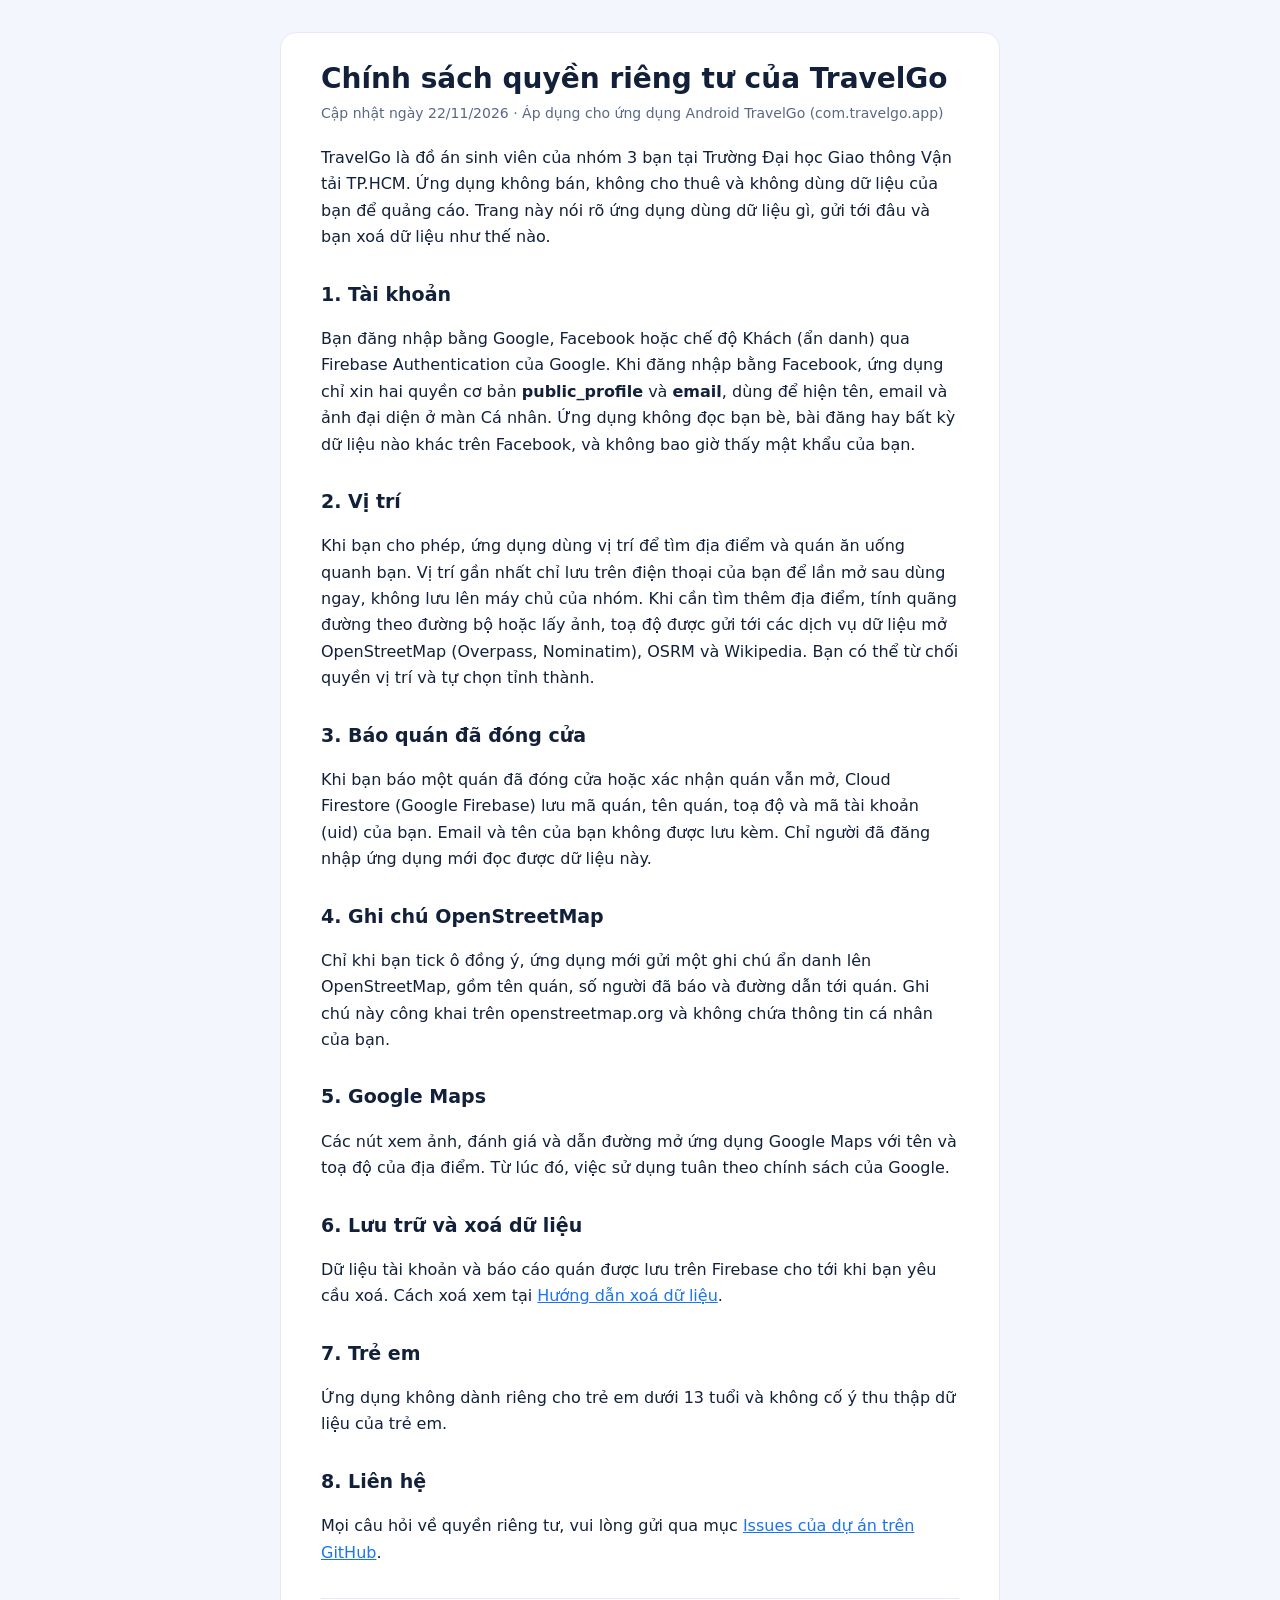
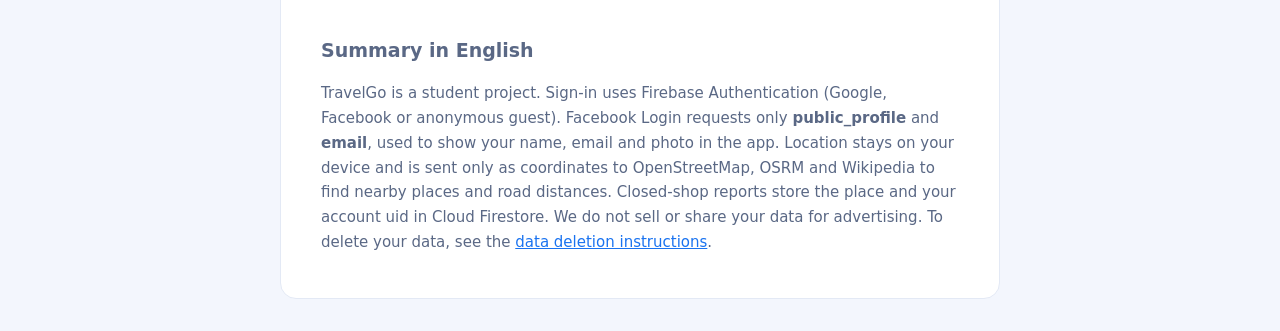
==== docs/privacy.html @ 1f7f9346 "docs: trang chính sách quyền riêng tư và hướng dẫn xoá dữ liệu Dùng cho Facebook Login (App settings" ====
<!doctype html>
<html lang="vi"><head><meta charset="utf-8"><meta name="viewport" content="width=device-width,initial-scale=1">
<title>Chính sách quyền riêng tư · TravelGo</title><link rel="stylesheet" href="style.css"></head>
<body><main>
<h1>Chính sách quyền riêng tư của TravelGo</h1>
<p class="meta">Cập nhật ngày 22/11/2026 · Áp dụng cho ứng dụng Android TravelGo (com.travelgo.app)</p>

<p>TravelGo là đồ án sinh viên của nhóm 3 bạn tại Trường Đại học Giao thông Vận tải TP.HCM. Ứng dụng không bán, không cho thuê và không dùng dữ liệu của bạn để quảng cáo. Trang này nói rõ ứng dụng dùng dữ liệu gì, gửi tới đâu và bạn xoá dữ liệu như thế nào.</p>

<h2>1. Tài khoản</h2>
<p>Bạn đăng nhập bằng Google, Facebook hoặc chế độ Khách (ẩn danh) qua Firebase Authentication của Google. Khi đăng nhập bằng Facebook, ứng dụng chỉ xin hai quyền cơ bản <b>public_profile</b> và <b>email</b>, dùng để hiện tên, email và ảnh đại diện ở màn Cá nhân. Ứng dụng không đọc bạn bè, bài đăng hay bất kỳ dữ liệu nào khác trên Facebook, và không bao giờ thấy mật khẩu của bạn.</p>

<h2>2. Vị trí</h2>
<p>Khi bạn cho phép, ứng dụng dùng vị trí để tìm địa điểm và quán ăn uống quanh bạn. Vị trí gần nhất chỉ lưu trên điện thoại của bạn để lần mở sau dùng ngay, không lưu lên máy chủ của nhóm. Khi cần tìm thêm địa điểm, tính quãng đường theo đường bộ hoặc lấy ảnh, toạ độ được gửi tới các dịch vụ dữ liệu mở OpenStreetMap (Overpass, Nominatim), OSRM và Wikipedia. Bạn có thể từ chối quyền vị trí và tự chọn tỉnh thành.</p>

<h2>3. Báo quán đã đóng cửa</h2>
<p>Khi bạn báo một quán đã đóng cửa hoặc xác nhận quán vẫn mở, Cloud Firestore (Google Firebase) lưu mã quán, tên quán, toạ độ và mã tài khoản (uid) của bạn. Email và tên của bạn không được lưu kèm. Chỉ người đã đăng nhập ứng dụng mới đọc được dữ liệu này.</p>

<h2>4. Ghi chú OpenStreetMap</h2>
<p>Chỉ khi bạn tick ô đồng ý, ứng dụng mới gửi một ghi chú ẩn danh lên OpenStreetMap, gồm tên quán, số người đã báo và đường dẫn tới quán. Ghi chú này công khai trên openstreetmap.org và không chứa thông tin cá nhân của bạn.</p>

<h2>5. Google Maps</h2>
<p>Các nút xem ảnh, đánh giá và dẫn đường mở ứng dụng Google Maps với tên và toạ độ của địa điểm. Từ lúc đó, việc sử dụng tuân theo chính sách của Google.</p>

<h2>6. Lưu trữ và xoá dữ liệu</h2>
<p>Dữ liệu tài khoản và báo cáo quán được lưu trên Firebase cho tới khi bạn yêu cầu xoá. Cách xoá xem tại <a href="delete-data.html">Hướng dẫn xoá dữ liệu</a>.</p>

<h2>7. Trẻ em</h2>
<p>Ứng dụng không dành riêng cho trẻ em dưới 13 tuổi và không cố ý thu thập dữ liệu của trẻ em.</p>

<h2>8. Liên hệ</h2>
<p>Mọi câu hỏi về quyền riêng tư, vui lòng gửi qua mục <a href="https://github.com/NTBinh1206/TravelGo-/issues">Issues của dự án trên GitHub</a>.</p>

<div class="en" lang="en">
<h2>Summary in English</h2>
<p>TravelGo is a student project. Sign-in uses Firebase Authentication (Google, Facebook or anonymous guest). Facebook Login requests only <b>public_profile</b> and <b>email</b>, used to show your name, email and photo in the app. Location stays on your device and is sent only as coordinates to OpenStreetMap, OSRM and Wikipedia to find nearby places and road distances. Closed-shop reports store the place and your account uid in Cloud Firestore. We do not sell or share your data for advertising. To delete your data, see the <a href="delete-data.html">data deletion instructions</a>.</p>
</div>
</main></body></html>
---- docs/style.css ----
:root{--bg:#F3F6FD;--card:#fff;--ink:#12203A;--muted:#5A6885;--blue:#1A73F0;--line:#E3E9F5}
@media (prefers-color-scheme:dark){:root{--bg:#0E1626;--card:#152038;--ink:#E8EEFA;--muted:#A3B0C8;--blue:#7AA8FF;--line:#24324F}}
*{box-sizing:border-box}
body{margin:0;background:var(--bg);color:var(--ink);font:16px/1.65 "Segoe UI",Roboto,system-ui,sans-serif;padding:32px max(16px,env(safe-area-inset-left))}
main{max-width:720px;margin:0 auto;background:var(--card);border:1px solid var(--line);border-radius:16px;padding:28px clamp(18px,4vw,40px)}
h1{font-size:28px;line-height:1.25;margin:0 0 6px}
h2{font-size:19px;margin:28px 0 6px}
p,li{color:var(--ink)}
.meta{color:var(--muted);font-size:14px;margin:0 0 20px}
a{color:var(--blue)}
ol,ul{padding-left:22px}
.en{border-top:1px solid var(--line);margin-top:32px;padding-top:8px;color:var(--muted)}
.en p,.en li{color:var(--muted);font-size:15px}
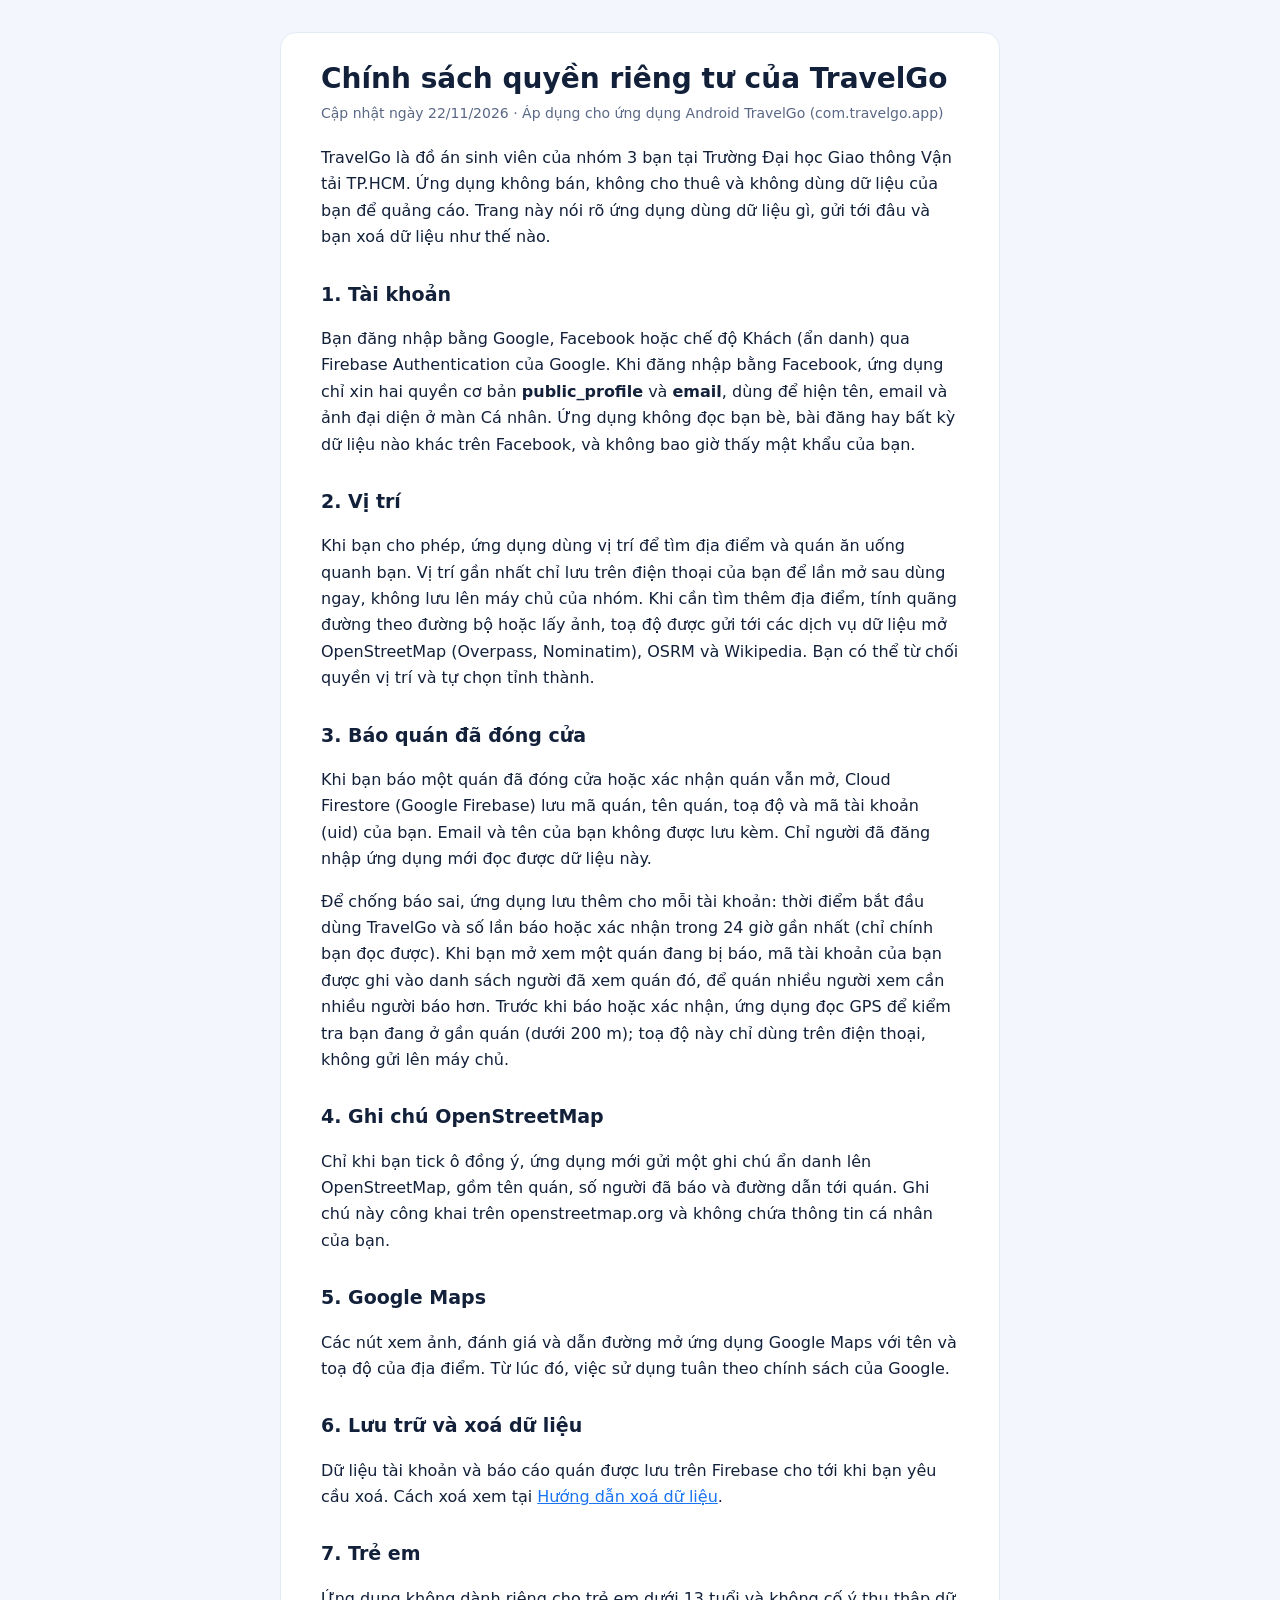
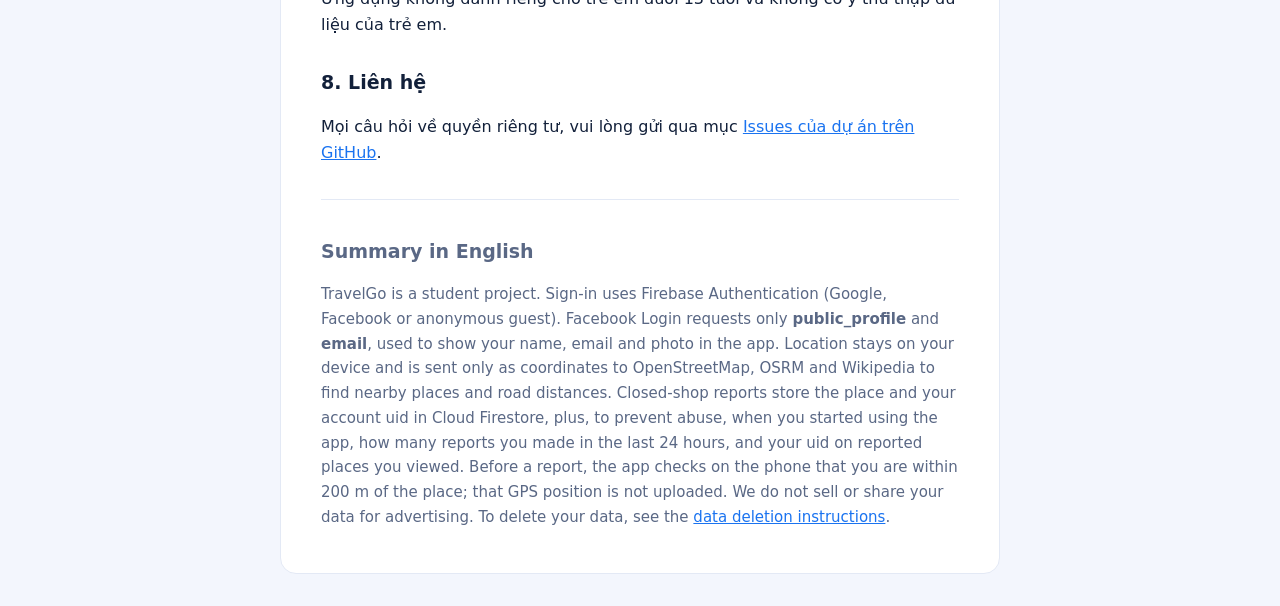
==== commit 489cec1a: "Chống dùng nhiều tài khoản để báo sai quán đóng cửa - Phải đứng cách quán dưới 200 m (GPS đọc lúc bấ" ====
--- a/docs/privacy.html
+++ b/docs/privacy.html
@@ -15,6 +15,7 @@
 
 <h2>3. Báo quán đã đóng cửa</h2>
 <p>Khi bạn báo một quán đã đóng cửa hoặc xác nhận quán vẫn mở, Cloud Firestore (Google Firebase) lưu mã quán, tên quán, toạ độ và mã tài khoản (uid) của bạn. Email và tên của bạn không được lưu kèm. Chỉ người đã đăng nhập ứng dụng mới đọc được dữ liệu này.</p>
+<p>Để chống báo sai, ứng dụng lưu thêm cho mỗi tài khoản: thời điểm bắt đầu dùng TravelGo và số lần báo hoặc xác nhận trong 24 giờ gần nhất (chỉ chính bạn đọc được). Khi bạn mở xem một quán đang bị báo, mã tài khoản của bạn được ghi vào danh sách người đã xem quán đó, để quán nhiều người xem cần nhiều người báo hơn. Trước khi báo hoặc xác nhận, ứng dụng đọc GPS để kiểm tra bạn đang ở gần quán (dưới 200 m); toạ độ này chỉ dùng trên điện thoại, không gửi lên máy chủ.</p>
 
 <h2>4. Ghi chú OpenStreetMap</h2>
 <p>Chỉ khi bạn tick ô đồng ý, ứng dụng mới gửi một ghi chú ẩn danh lên OpenStreetMap, gồm tên quán, số người đã báo và đường dẫn tới quán. Ghi chú này công khai trên openstreetmap.org và không chứa thông tin cá nhân của bạn.</p>
@@ -33,6 +34,6 @@
 
 <div class="en" lang="en">
 <h2>Summary in English</h2>
-<p>TravelGo is a student project. Sign-in uses Firebase Authentication (Google, Facebook or anonymous guest). Facebook Login requests only <b>public_profile</b> and <b>email</b>, used to show your name, email and photo in the app. Location stays on your device and is sent only as coordinates to OpenStreetMap, OSRM and Wikipedia to find nearby places and road distances. Closed-shop reports store the place and your account uid in Cloud Firestore. We do not sell or share your data for advertising. To delete your data, see the <a href="delete-data.html">data deletion instructions</a>.</p>
+<p>TravelGo is a student project. Sign-in uses Firebase Authentication (Google, Facebook or anonymous guest). Facebook Login requests only <b>public_profile</b> and <b>email</b>, used to show your name, email and photo in the app. Location stays on your device and is sent only as coordinates to OpenStreetMap, OSRM and Wikipedia to find nearby places and road distances. Closed-shop reports store the place and your account uid in Cloud Firestore, plus, to prevent abuse, when you started using the app, how many reports you made in the last 24 hours, and your uid on reported places you viewed. Before a report, the app checks on the phone that you are within 200 m of the place; that GPS position is not uploaded. We do not sell or share your data for advertising. To delete your data, see the <a href="delete-data.html">data deletion instructions</a>.</p>
 </div>
 </main></body></html>
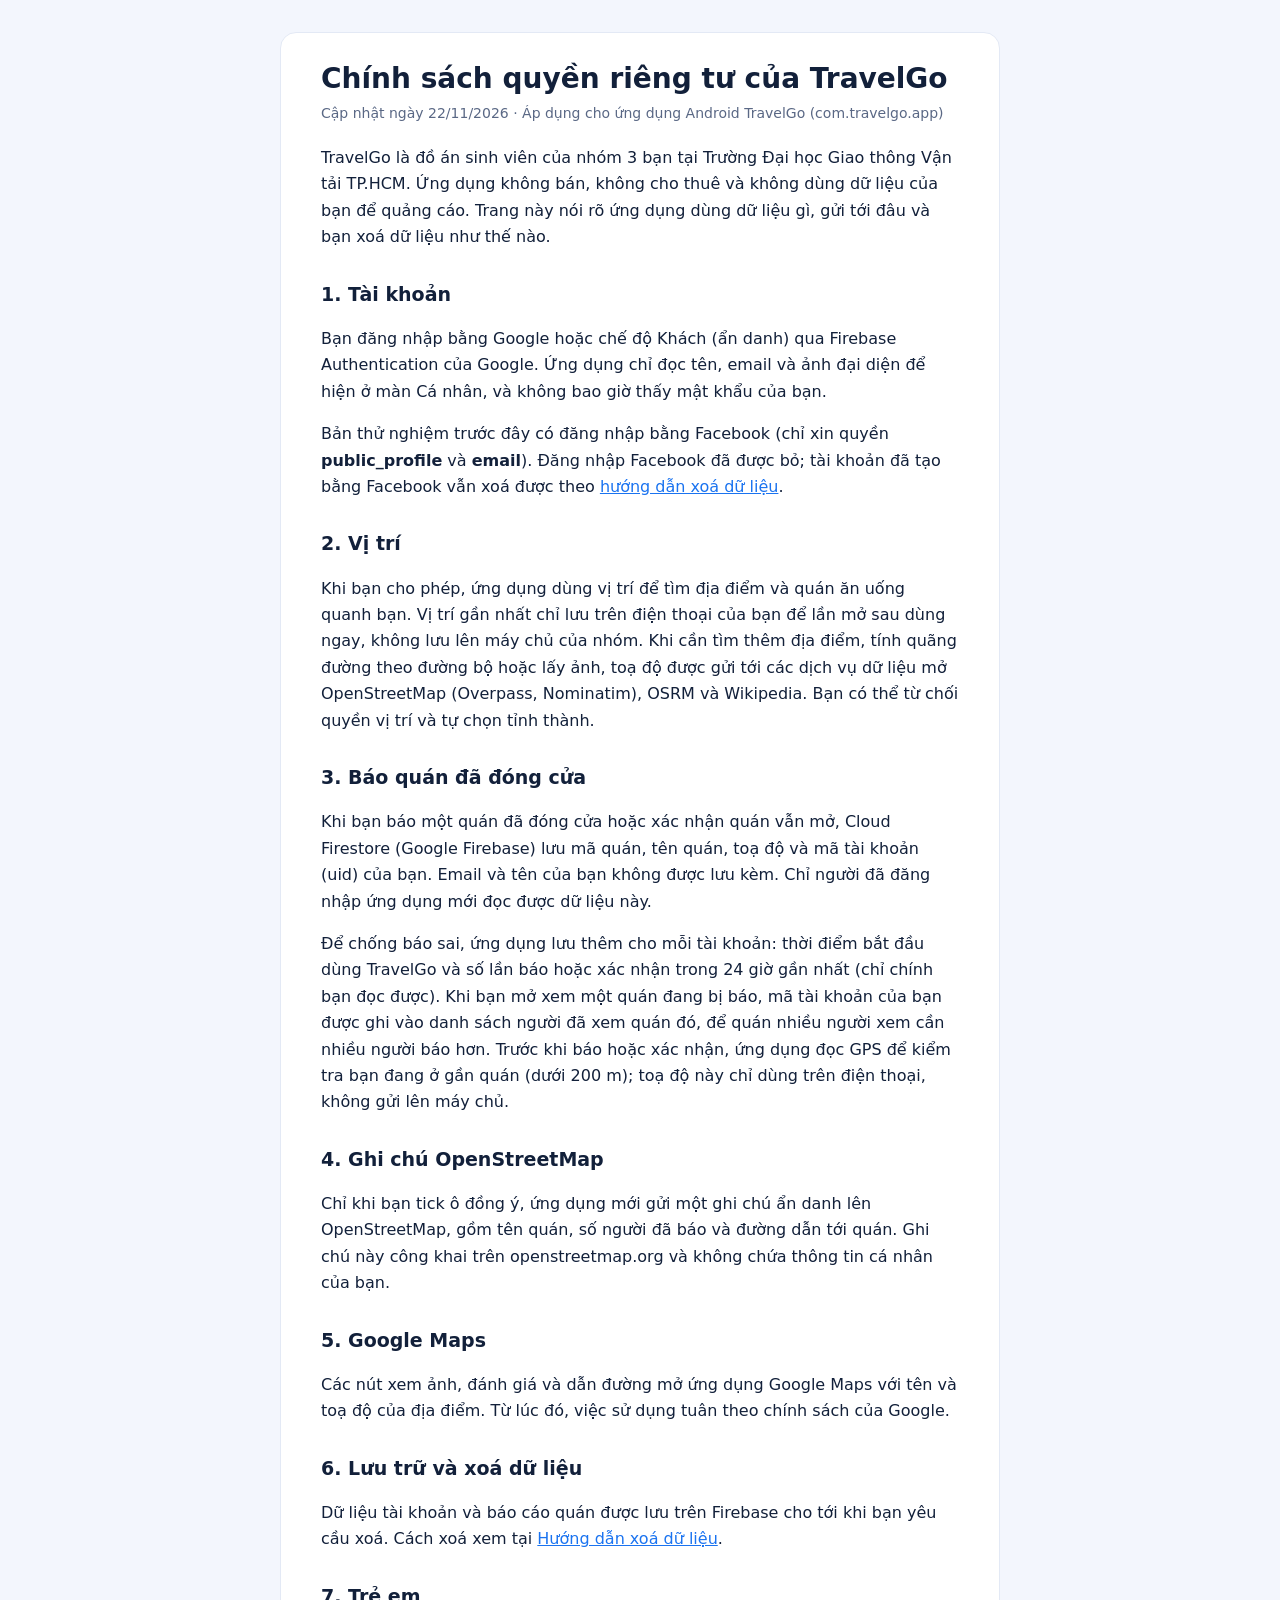
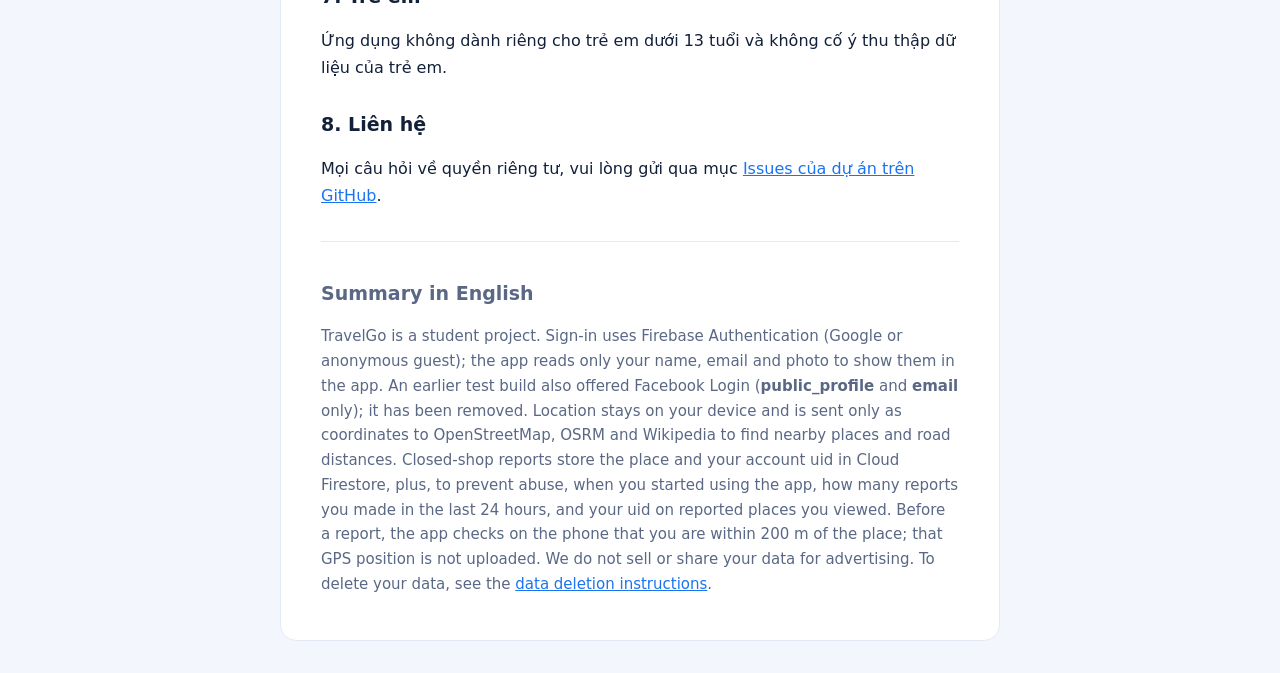
==== commit 917974c6: "Bỏ đăng nhập Facebook, chỉ giữ Google và Khách Meta yêu cầu xác minh doanh nghiệp mới cho mọi người " ====
--- a/docs/privacy.html
+++ b/docs/privacy.html
@@ -8,7 +8,8 @@
 <p>TravelGo là đồ án sinh viên của nhóm 3 bạn tại Trường Đại học Giao thông Vận tải TP.HCM. Ứng dụng không bán, không cho thuê và không dùng dữ liệu của bạn để quảng cáo. Trang này nói rõ ứng dụng dùng dữ liệu gì, gửi tới đâu và bạn xoá dữ liệu như thế nào.</p>
 
 <h2>1. Tài khoản</h2>
-<p>Bạn đăng nhập bằng Google, Facebook hoặc chế độ Khách (ẩn danh) qua Firebase Authentication của Google. Khi đăng nhập bằng Facebook, ứng dụng chỉ xin hai quyền cơ bản <b>public_profile</b> và <b>email</b>, dùng để hiện tên, email và ảnh đại diện ở màn Cá nhân. Ứng dụng không đọc bạn bè, bài đăng hay bất kỳ dữ liệu nào khác trên Facebook, và không bao giờ thấy mật khẩu của bạn.</p>
+<p>Bạn đăng nhập bằng Google hoặc chế độ Khách (ẩn danh) qua Firebase Authentication của Google. Ứng dụng chỉ đọc tên, email và ảnh đại diện để hiện ở màn Cá nhân, và không bao giờ thấy mật khẩu của bạn.</p>
+<p>Bản thử nghiệm trước đây có đăng nhập bằng Facebook (chỉ xin quyền <b>public_profile</b> và <b>email</b>). Đăng nhập Facebook đã được bỏ; tài khoản đã tạo bằng Facebook vẫn xoá được theo <a href="delete-data.html">hướng dẫn xoá dữ liệu</a>.</p>
 
 <h2>2. Vị trí</h2>
 <p>Khi bạn cho phép, ứng dụng dùng vị trí để tìm địa điểm và quán ăn uống quanh bạn. Vị trí gần nhất chỉ lưu trên điện thoại của bạn để lần mở sau dùng ngay, không lưu lên máy chủ của nhóm. Khi cần tìm thêm địa điểm, tính quãng đường theo đường bộ hoặc lấy ảnh, toạ độ được gửi tới các dịch vụ dữ liệu mở OpenStreetMap (Overpass, Nominatim), OSRM và Wikipedia. Bạn có thể từ chối quyền vị trí và tự chọn tỉnh thành.</p>
@@ -34,6 +35,6 @@
 
 <div class="en" lang="en">
 <h2>Summary in English</h2>
-<p>TravelGo is a student project. Sign-in uses Firebase Authentication (Google, Facebook or anonymous guest). Facebook Login requests only <b>public_profile</b> and <b>email</b>, used to show your name, email and photo in the app. Location stays on your device and is sent only as coordinates to OpenStreetMap, OSRM and Wikipedia to find nearby places and road distances. Closed-shop reports store the place and your account uid in Cloud Firestore, plus, to prevent abuse, when you started using the app, how many reports you made in the last 24 hours, and your uid on reported places you viewed. Before a report, the app checks on the phone that you are within 200 m of the place; that GPS position is not uploaded. We do not sell or share your data for advertising. To delete your data, see the <a href="delete-data.html">data deletion instructions</a>.</p>
+<p>TravelGo is a student project. Sign-in uses Firebase Authentication (Google or anonymous guest); the app reads only your name, email and photo to show them in the app. An earlier test build also offered Facebook Login (<b>public_profile</b> and <b>email</b> only); it has been removed. Location stays on your device and is sent only as coordinates to OpenStreetMap, OSRM and Wikipedia to find nearby places and road distances. Closed-shop reports store the place and your account uid in Cloud Firestore, plus, to prevent abuse, when you started using the app, how many reports you made in the last 24 hours, and your uid on reported places you viewed. Before a report, the app checks on the phone that you are within 200 m of the place; that GPS position is not uploaded. We do not sell or share your data for advertising. To delete your data, see the <a href="delete-data.html">data deletion instructions</a>.</p>
 </div>
 </main></body></html>
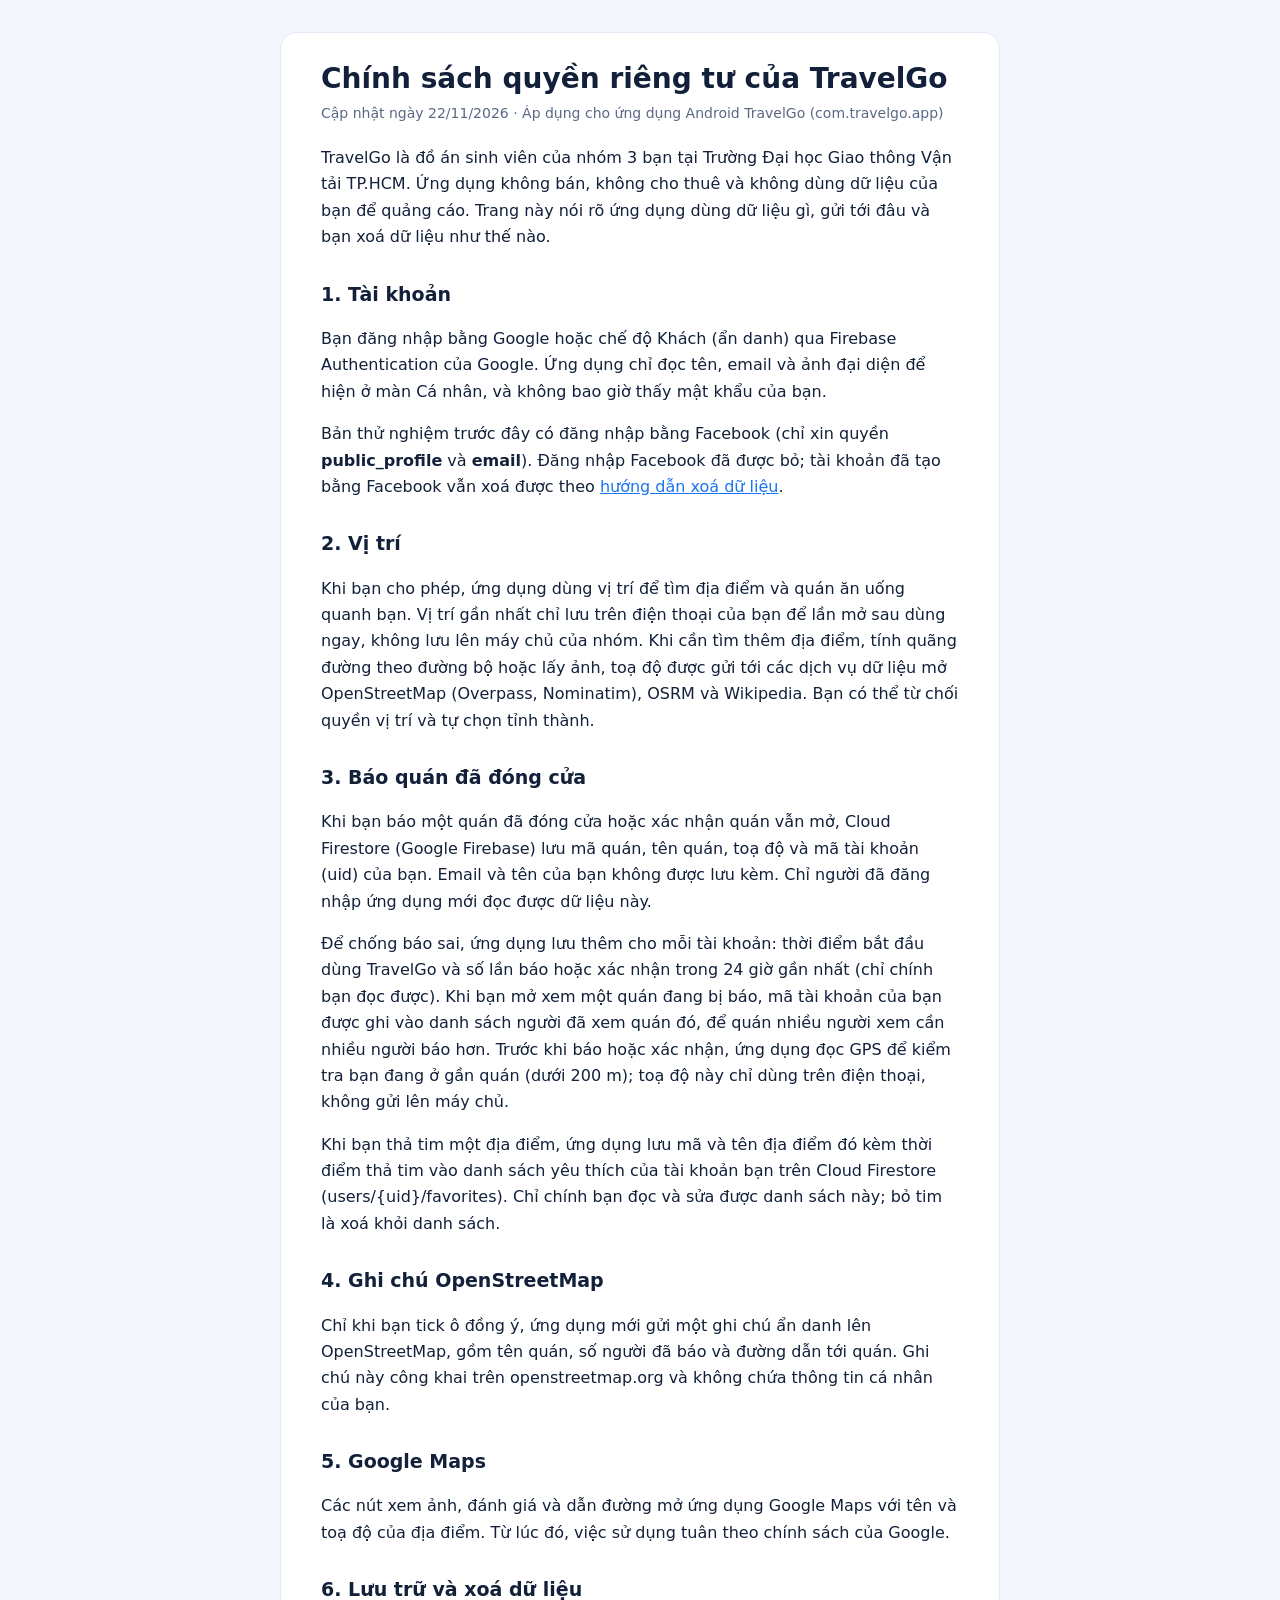
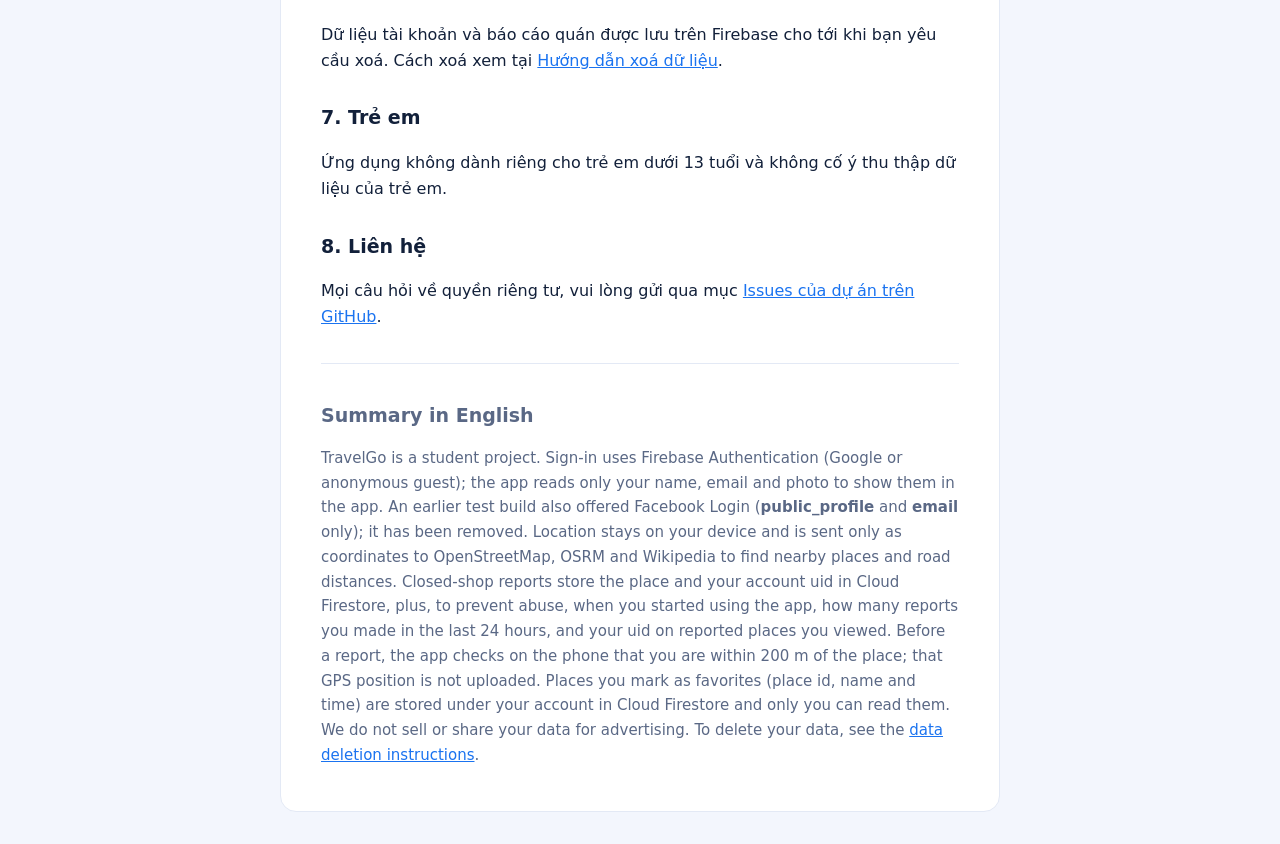
==== commit f030d29c: "Phần 2: thêm unit test, cập nhật chính sách quyền riêng tư và README - 12 test mới: Gần bạn chọn điể" ====
--- a/docs/privacy.html
+++ b/docs/privacy.html
@@ -17,6 +17,7 @@
 <h2>3. Báo quán đã đóng cửa</h2>
 <p>Khi bạn báo một quán đã đóng cửa hoặc xác nhận quán vẫn mở, Cloud Firestore (Google Firebase) lưu mã quán, tên quán, toạ độ và mã tài khoản (uid) của bạn. Email và tên của bạn không được lưu kèm. Chỉ người đã đăng nhập ứng dụng mới đọc được dữ liệu này.</p>
 <p>Để chống báo sai, ứng dụng lưu thêm cho mỗi tài khoản: thời điểm bắt đầu dùng TravelGo và số lần báo hoặc xác nhận trong 24 giờ gần nhất (chỉ chính bạn đọc được). Khi bạn mở xem một quán đang bị báo, mã tài khoản của bạn được ghi vào danh sách người đã xem quán đó, để quán nhiều người xem cần nhiều người báo hơn. Trước khi báo hoặc xác nhận, ứng dụng đọc GPS để kiểm tra bạn đang ở gần quán (dưới 200 m); toạ độ này chỉ dùng trên điện thoại, không gửi lên máy chủ.</p>
+<p>Khi bạn thả tim một địa điểm, ứng dụng lưu mã và tên địa điểm đó kèm thời điểm thả tim vào danh sách yêu thích của tài khoản bạn trên Cloud Firestore (users/{uid}/favorites). Chỉ chính bạn đọc và sửa được danh sách này; bỏ tim là xoá khỏi danh sách.</p>
 
 <h2>4. Ghi chú OpenStreetMap</h2>
 <p>Chỉ khi bạn tick ô đồng ý, ứng dụng mới gửi một ghi chú ẩn danh lên OpenStreetMap, gồm tên quán, số người đã báo và đường dẫn tới quán. Ghi chú này công khai trên openstreetmap.org và không chứa thông tin cá nhân của bạn.</p>
@@ -35,6 +36,6 @@
 
 <div class="en" lang="en">
 <h2>Summary in English</h2>
-<p>TravelGo is a student project. Sign-in uses Firebase Authentication (Google or anonymous guest); the app reads only your name, email and photo to show them in the app. An earlier test build also offered Facebook Login (<b>public_profile</b> and <b>email</b> only); it has been removed. Location stays on your device and is sent only as coordinates to OpenStreetMap, OSRM and Wikipedia to find nearby places and road distances. Closed-shop reports store the place and your account uid in Cloud Firestore, plus, to prevent abuse, when you started using the app, how many reports you made in the last 24 hours, and your uid on reported places you viewed. Before a report, the app checks on the phone that you are within 200 m of the place; that GPS position is not uploaded. We do not sell or share your data for advertising. To delete your data, see the <a href="delete-data.html">data deletion instructions</a>.</p>
+<p>TravelGo is a student project. Sign-in uses Firebase Authentication (Google or anonymous guest); the app reads only your name, email and photo to show them in the app. An earlier test build also offered Facebook Login (<b>public_profile</b> and <b>email</b> only); it has been removed. Location stays on your device and is sent only as coordinates to OpenStreetMap, OSRM and Wikipedia to find nearby places and road distances. Closed-shop reports store the place and your account uid in Cloud Firestore, plus, to prevent abuse, when you started using the app, how many reports you made in the last 24 hours, and your uid on reported places you viewed. Before a report, the app checks on the phone that you are within 200 m of the place; that GPS position is not uploaded. Places you mark as favorites (place id, name and time) are stored under your account in Cloud Firestore and only you can read them. We do not sell or share your data for advertising. To delete your data, see the <a href="delete-data.html">data deletion instructions</a>.</p>
 </div>
 </main></body></html>
